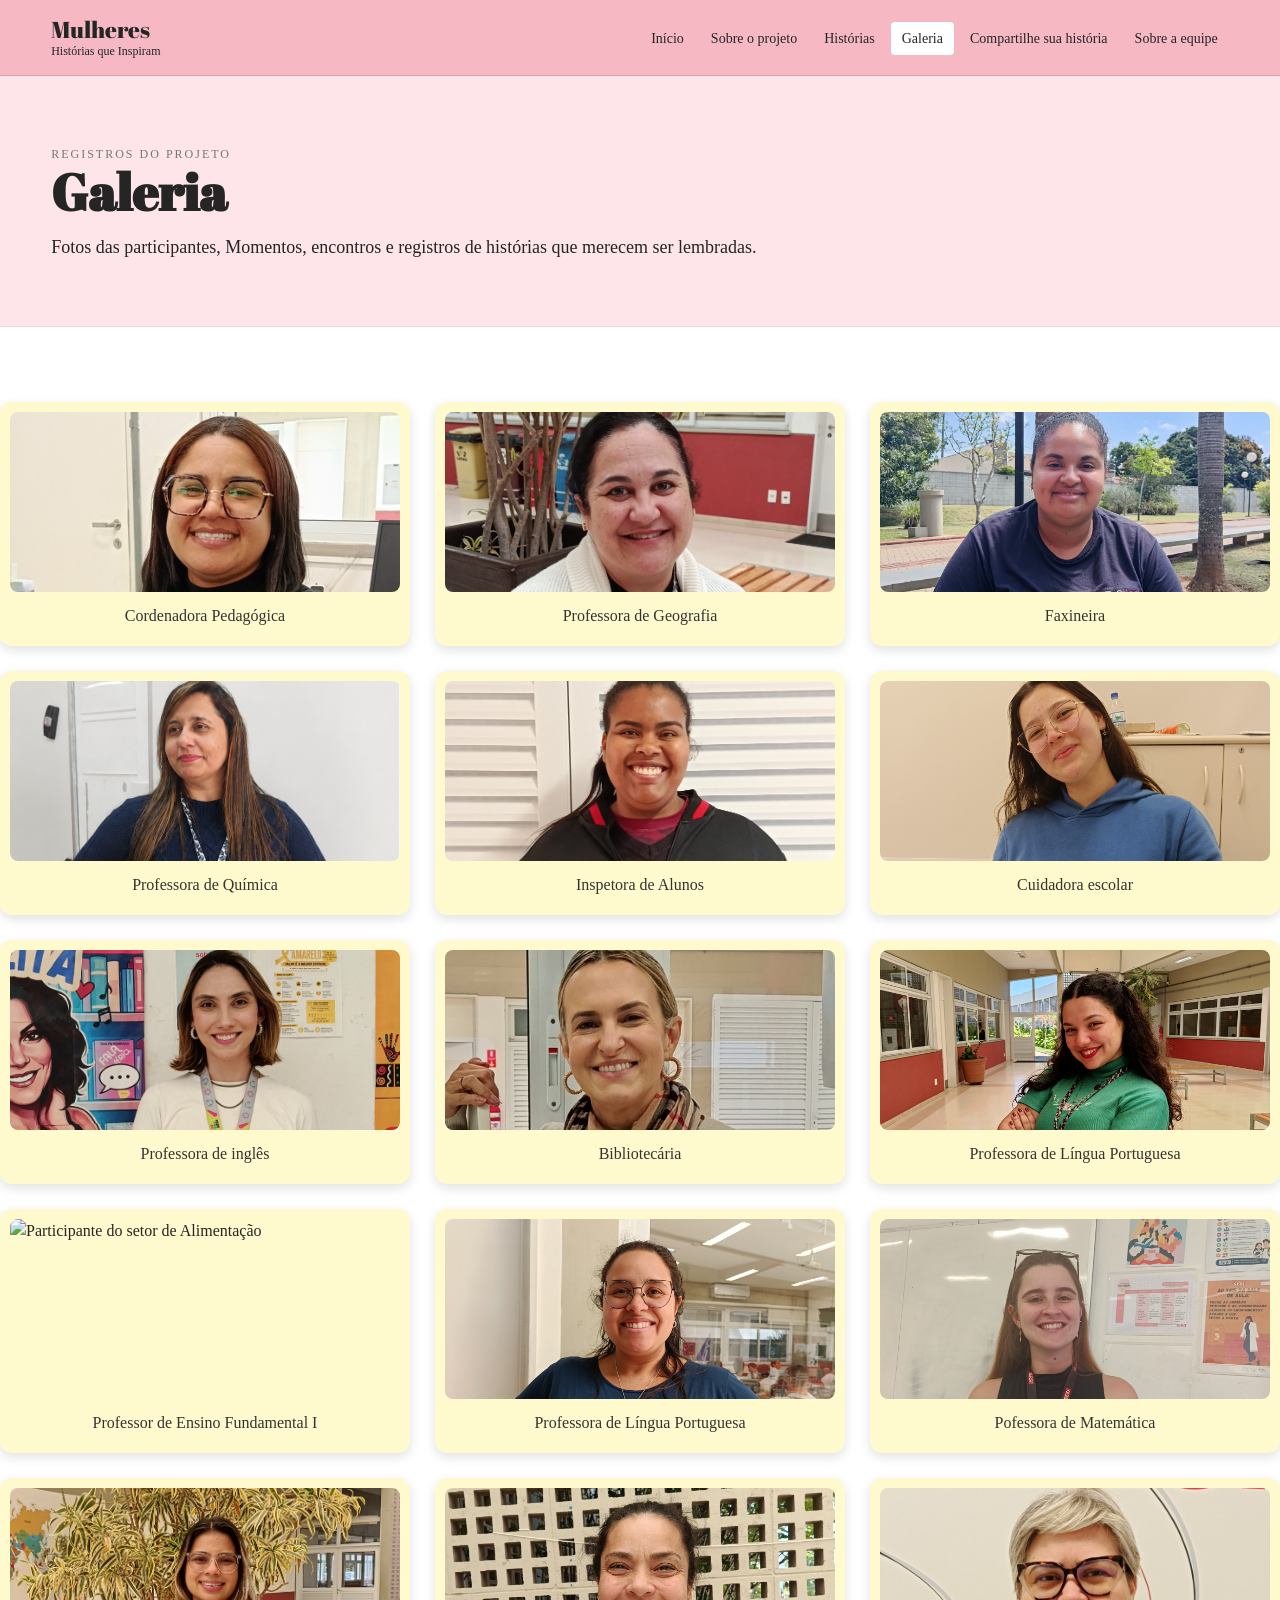
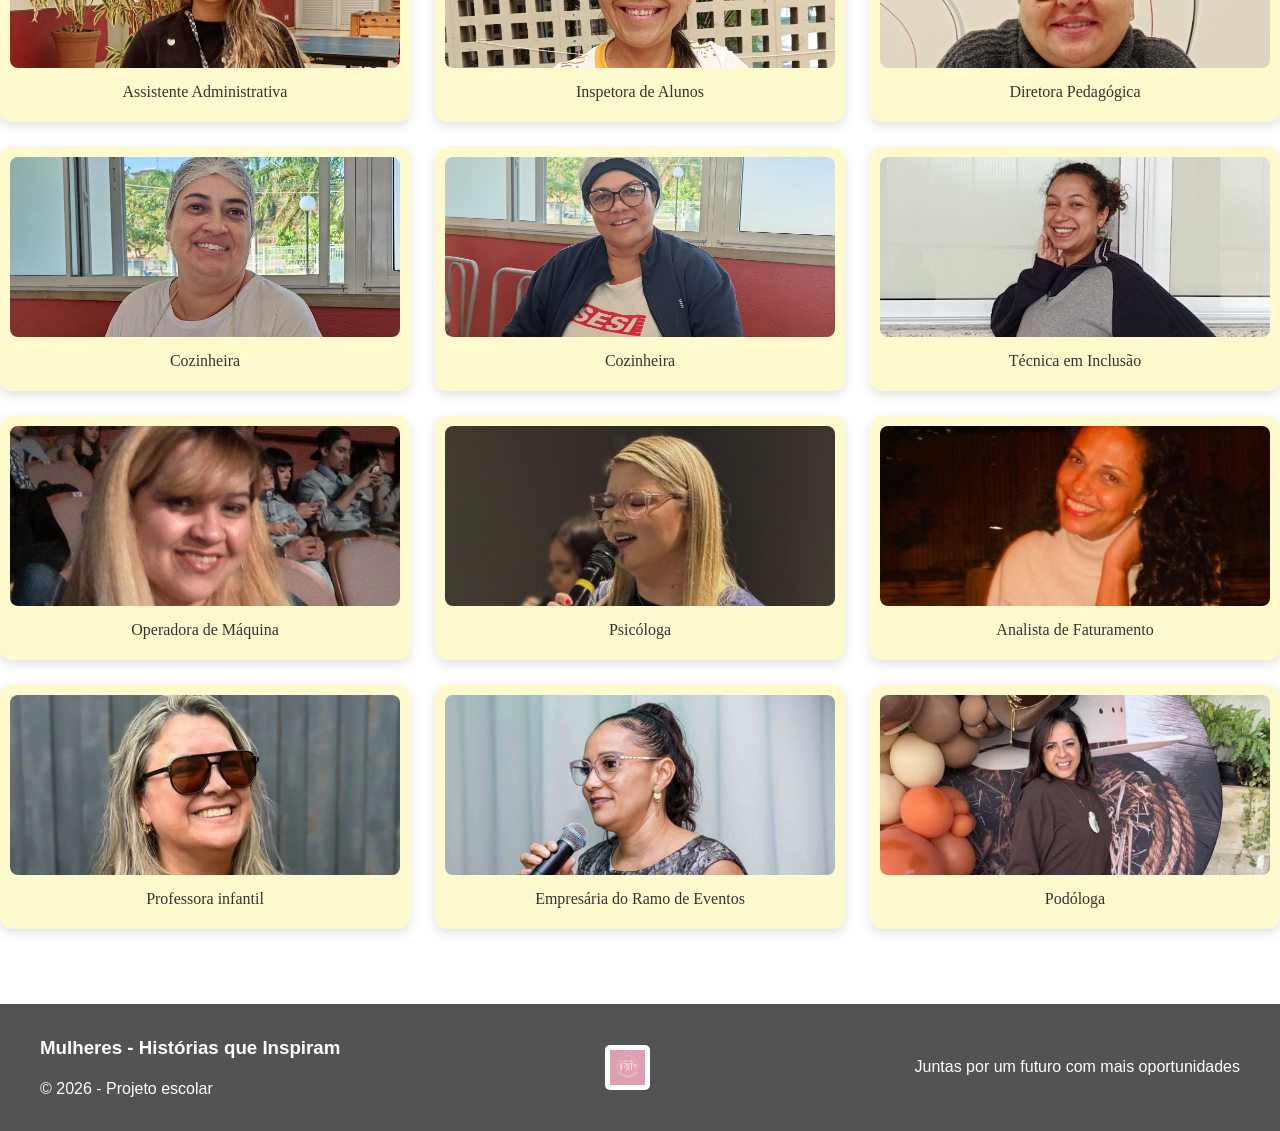
==== pages/galeria.html @ 485fc9a2 "wAETYUJK" ====
<!DOCTYPE html>
<html lang="pt-BR">

<head>

    <meta charset="UTF-8">

    <meta name="viewport"
          content="width=device-width, initial-scale=1.0">

    <title>
        Galeria | Mulheres: Histórias que Inspiram
    </title>

    <link rel="stylesheet" href="../style.css">

</head>


<body>


    <header>

        <div class="container navbar">

            <a href="../index.html" class="logo">

                Mulheres

                <span>
                    Histórias que Inspiram
                </span>

            </a>


            <nav>

                <ul class="nav-links">

                    <li>
                        <a href="../index.html">
                            Início
                        </a>
                    </li>

                    <li>
                        <a href="../pages/sobre.html">
                            Sobre o projeto
                        </a>
                    </li>

                    <li>
                        <a href="../pages/historias.html">
                            Histórias
                        </a>
                    </li>

                    <li>
                        <a href="../pages/galeria.html" class="ativo">
                            Galeria
                        </a>
                    </li>

                    <li>
                        <a href="../pages/compartilhe.html">
                            Compartilhe sua história
                        </a>
                    </li>

                    <li>
                        <a href="../pages/equipe.html">
                            Sobre a equipe
                        </a>
                    </li>

                </ul>

            </nav>

        </div>

    </header>


    <main>


        <!-- TÍTULO -->

        <section class="page-banner">

            <div class="container">

                <span class="section-label">
                    Registros do projeto
                </span>

                <h1 class="page-title">
                    Galeria
                </h1>

                <p>
                    Fotos das participantes, Momentos, encontros e 
                    registros de histórias que merecem ser lembradas.
                </p>


            </div>

        </section>


        <!-- GALERIA -->

        <section class="section">

          <div class="galeria">

    <figure class="galeria-item">

        <img src="../img/carla 2.jpg"
             alt="Participante do setor de Gestão">

        <figcaption>
            Cordenadora Pedagógica
        </figcaption>

    </figure>


    <figure class="galeria-item">

        <img src="../img/Edna.jpg"
             alt="Participante do setor de Secretaria">

        <figcaption>
            Professora de Geografia
        </figcaption>

    </figure>


    <figure class="galeria-item">

        <img src="../img/eliane.jpg"
             alt="Participante do setor de Atendimento">

        <figcaption>
           Faxineira
        </figcaption>

    </figure>


    <figure class="galeria-item">

        <img src="../img/flavienne.png"
             alt="Participante do setor de Administração">

        <figcaption>
            Professora de Química
        </figcaption>

    </figure>


    <figure class="galeria-item">

        <img src="../img/gabi.jpg"
             alt="Participante do setor de Limpeza">

        <figcaption>
            Inspetora de Alunos
        </figcaption>

    </figure>


    <figure class="galeria-item">

        <img src="../img/isabela.jpg"
             alt="Participante do setor de Alimentação">

        <figcaption>
            Cuidadora escolar
        </figcaption>

    </figure>


     <figure class="galeria-item">

        <img src="../img/Isadora.jpg"
             alt="Participante do setor de Alimentação">

             
        <figcaption>
            Professora  de inglês
        </figcaption>

    </figure>

     <figure class="galeria-item">

        <img src="../img/lucimara.jpg"
             alt="Participante do setor de Alimentação">

        <figcaption>
            Bibliotecária
        </figcaption>

    </figure>
     <figure class="galeria-item">

        <img src="../img/paloma.jpg"
             alt="Participante do setor de Alimentação">

        <figcaption>
            Professora de Língua Portuguesa
        </figcaption>

    </figure>
     <figure class="galeria-item">

        <img src="../img/milena.jpg"
             alt="Participante do setor de Alimentação">

        <figcaption>
            Professor de Ensino Fundamental I
        </figcaption>

    </figure>
     <figure class="galeria-item">

        <img src="../img/Raysa.jpg"
             alt="Participante do setor de Alimentação">

        <figcaption>
            Professora de Língua Portuguesa
        </figcaption>

    </figure>
     <figure class="galeria-item">

        <img src="../img/thalita.jpg"
             alt="Participante do setor de Alimentação">

        <figcaption>
            Pofessora de Matemática
        </figcaption>

    </figure>
     <figure class="galeria-item">

        <img src="../img/thayanne.jpg"
             alt="Participante do setor de Alimentação">

        <figcaption>
            Assistente Administrativa
        </figcaption>

    </figure>
     <figure class="galeria-item">

        <img src="../img/tia fabi.jpg"
             alt="Participante do setor de Alimentação">

        <figcaption>
            Inspetora de Alunos
        </figcaption>

    </figure>
     <figure class="galeria-item">

        <img src="../img/valeria arrumada.jpg"
             alt="Participante do setor de Alimentação">

        <figcaption>
            Diretora Pedagógica
        </figcaption>

    </figure>
     <figure class="galeria-item">

        <img src="../img/aline.jpg"
             alt="Participante do setor de Alimentação">

        <figcaption>
            Cozinheira
        </figcaption>

    </figure>

      </figure>
     <figure class="galeria-item">

        <img src="../img/sirlei.jpg"
             alt="Participante do setor de Alimentação">

        <figcaption>
            Cozinheira
        </figcaption>

    </figure>

     </figure>
     <figure class="galeria-item">

        <img src="../img/luisa.jpg"
             alt="Participante do setor de Alimentação">

        <figcaption>
            Técnica em Inclusão
        </figcaption>

         </figure>

     </figure>
     <figure class="galeria-item">

        <img src="../img/joelma 2.jpg"
             alt="Participante do setor de Alimentação">

        <figcaption>
             Operadora de Máquina
        </figcaption>

         </figure>

     </figure>
     <figure class="galeria-item">

        <img src="../img/renatta.jpg"
             alt="Participante do setor de Alimentação">

        <figcaption>
            Psicóloga
        </figcaption>

         </figure>

     </figure>
     <figure class="galeria-item">

        <img src="../img/priscila.jfif"
             alt="Participante do setor de Alimentação">

        <figcaption>
            Analista de Faturamento
        </figcaption>


    </figure>
     </figure>
     <figure class="galeria-item">

        <img src="../img/patricia.jpg"
             alt="Participante do setor de Alimentação">

        <figcaption>
            Professora infantil
        </figcaption>

    </figure>
    
     </figure>
     <figure class="galeria-item">

        <img src="../img/arlete.jpg"
             alt="Participante do setor de Alimentação">

        <figcaption>
            Empresária do Ramo de Eventos
        </figcaption>

    </figure>

     </figure>
     <figure class="galeria-item">

        <img src="../img/ana.jpg"
             alt="Participante do setor de Alimentação">

        <figcaption>
            Podóloga
        </figcaption>

    </figure>

</div>

                

            </div>

        </section>

    </main>



    <!-- RODAPÉ -->
<footer class="footer">

    <div class="footer-container">

        <div class="footer-left">
            <h3>
                Mulheres - Histórias que Inspiram
            </h3>

            <p>
                © 2026 - Projeto escolar
            </p>
        </div>

        <div class="footer-logo">
            <img src="../img/logo.png" alt="Logo Mulheres - Histórias que Inspiram">
        </div>

        <div class="footer-right">
            <p>
                Juntas por um futuro com mais oportunidades
            </p>
        </div>

    </div>

</footer>
</body>

</html>
---- style.css ----
@import url('https://fonts.googleapis.com/css2?family=Abril+Fatface&display=swap');

* {
    margin: 0;
    padding: 0;
    box-sizing: border-box;
}

html {
    scroll-behavior: smooth;
}

body {
    font-family: "Times New Roman", serif;
    color: #252525;
    background-color: white;
    line-height: 1.5;
}

a {
    text-decoration: none;
    color: inherit;
}

img {
    width: 100%;
    display: block;
    object-fit: cover;
}

/* CORES */

:root {
    --rosa: rgb(246, 184, 195);
    --rosa-claro: #fde5e9;
    --amarelo: #f6df8b;
    --cinza: #d9d9d9;
    --cinza-escuro: #555;
    --preto: #202124;
    --branco: #ffffff;
}

/* CONTAINER */

.container {
    width: 92%;
    max-width: 1200px;
    margin: auto;
}

/* BARRA SUPERIOR */

.topo-aviso {
    background-color: var(--preto);
    color: white;
    text-align: center;
    padding: 7px;
    font-size: 13px;
}

/* CABEÇALHO */

header {
    background-color: var(--rosa);
    border-bottom: 1px solid #e69daa;
    position: sticky;
    top: 0;
    z-index: 100;
}

.navbar {
    min-height: 75px;
    display: flex;
    align-items: center;
    justify-content: space-between;
    gap: 25px;
}

.logo {
    font-family: "Abril Fatface", Georgia, serif;
    font-size: 23px;
    line-height: 1;
}

.logo span {
    display: block;
    font-family: "Times New Roman", serif;
    font-size: 12px;
    margin-top: 4px;
}

.nav-links {
    display: flex;
    align-items: center;
    justify-content: flex-end;
    gap: 5px;
    list-style: none;
    flex-wrap: wrap;
}

.nav-links a {
    padding: 9px 11px;
    font-size: 14px;
    border-radius: 4px;
}

.nav-links a:hover,
.nav-links a.ativo {
    background-color: white;
}

/* BOTÕES */

.btn {
    display: inline-block;
    border: none;
    cursor: pointer;
    background-color: var(--preto);
    color: white;
    padding: 11px 22px;
    border-radius: 3px;
    font-family: "Times New Roman", serif;
    font-size: 15px;
    transition: 0.2s;
}

.btn:hover {
    transform: translateY(-2px);
    opacity: 0.9;
}

.btn-amarelo {
    background-color: var(--amarelo);
    color: #252525;
}

/* HERO */

.hero {
    min-height: 520px;
    display: grid;
    grid-template-columns: 1.05fr 0.95fr;
    gap: 45px;
    align-items: center;
    padding: 70px 0;
}

.hero-text small,
.section-label {
    text-transform: uppercase;
    letter-spacing: 2px;
    font-size: 12px;
    color: #777;
}

.hero h1 {
    font-family: "Abril Fatface", Georgia, serif;
    font-size: clamp(45px, 6vw, 85px);
    line-height: 0.98;
    margin: 15px 0 22px;
}

.hero h1 span {
    display: block;
}

.hero p {
    font-size: 18px;
    max-width: 620px;
    margin-bottom: 25px;
}

/* IMAGEM DO COMEÇO */

.hero-img {
    min-height: 390px;
    display: flex;
    align-items: center;
    justify-content: center;
    overflow: hidden;
    background: transparent;
    border: none;
    box-shadow: 0 10px 25px rgba(0, 0, 0, 0.20);
}

.hero-img img {
    width: 100%;
    height: 390px;
    object-fit: contain;
    display: block;
}

/* PLACEHOLDER DAS FOTOS */

.placeholder {
    background-color: transparent;
    color: #666;
    min-height: 210px;
    display: flex;
    align-items: center;
    justify-content: center;
    text-align: center;
    padding: 20px;
}
.placeholder img {
    width: 100%;
    height: 100%;
    object-fit: contain;
    display: block;
}

.galeria-btn {
    text-align: center;
    margin-top: 30px;
}
/* SEÇÕES */

.section {
    padding: 75px 0;
}

.section-cinza {
    background-color: #f2f2f2;
}

.section-rosa {
    background-color: var(--rosa-claro);
}

.section-amarela {
    background-color: #fff8dc;
}

.section-head {
    display: flex;
    align-items: end;
    justify-content: space-between;
    gap: 25px;
    margin-bottom: 35px;
}

.section h2,
.page-title {
    font-family: "Abril Fatface", Georgia, serif;
    font-size: clamp(32px, 4vw, 55px);
    line-height: 1.05;
}

.section-head p {
    max-width: 550px;
}

/* GRIDS */

.grid {
    display: grid;
    gap: 20px;
}

.grid-2 {
    grid-template-columns: repeat(2, 1fr);
}

.grid-3 {
    grid-template-columns: repeat(3, 1fr);
}

.grid-4 {
    grid-template-columns: repeat(4, 1fr);
}

.sobre-btn {
    display: flex;
    justify-content: center;
    align-items: center;
    margin-top: 40px;
    width: 100%;
}
/* CARDS */

.card {
    background-color: white;
    border: 1px solid #ddd;
    overflow: hidden;
}

.card-content {
    padding: 22px;
}

.card h3 {
    font-family: "Abril Fatface", Georgia, serif;
    font-size: 21px;
    margin-bottom: 8px;
}

.card p {
    color: #555;
}

/* SETORES */

.setor-card {
    padding: 25px;
    min-height: 155px;
    background-color: white;
    border-top: 5px solid var(--rosa);
}


.icone {
    font-size: 27px;
    margin-bottom: 10px;
}

/* MULHERES */

.mulher-card .foto {
    height: 250px;
    background-color: var(--cinza);
}

.mulher-card .foto .placeholder {
    height: 100%;
    min-height: 0;
}

/* FRASE */

.quote {
    padding: 45px;
    background-color: #fffacd;
    text-align: center;
    margin-top: 35px;
}

.quote p {
    font-family: "Abril Fatface", Georgia, serif;
    font-size: clamp(27px, 3vw, 43px);
    line-height: 1.2;
}

.quote span {
    display: block;
    margin-top: 15px;
}

/* HISTÓRIA EM DESTAQUE */

.destaque {
    display: grid;
    grid-template-columns: 1fr 1fr;
    gap: 35px;
    background-color: rgb(246, 184, 195);
    padding: 25px;
    align-items: center;
}

.destaque .imagem {
    min-height: 360px;
    background-color: #252525
}

.destaque .texto {
    background-color: white;
    padding: 35px;
}

.destaque h3 {
    font-family: "Abril Fatface", Georgia, serif;
    font-size: 32px;
    margin: 10px 0 15px;
}

.tag {
    display: inline-block;
    background-color: rgb(246, 184, 195);
    padding: 4px 10px;
    font-size: 12px;
    margin-bottom: 8px;
}

/* =========================
   CARDS DOS SETORES -*/

.equipe-grid {
    display: grid;
    grid-template-columns: repeat(3, 1fr);
    gap: 25px;
}

.equipe-card {
    background-color: white;
    border: 1px solid #ddd;
    overflow: hidden;
    transition: 0.3s ease;
    box-shadow: 0 4px 12px rgba(0, 0, 0, 0.12);
}

.equipe-card:hover {
    transform: translateY(-6px);
    box-shadow: 0 10px 22px rgba(0, 0, 0, 0.18);
}

.equipe-card .foto {
    width: 100%;
    height: 280px;
    background-color: var(--cinza);
    overflow: hidden;
}


.equipe-card .foto img {
    width: 100%;
    height: 100%;
    object-fit: cover;
    display: block;
    transition: 0.3s ease;
}
.equipe-card:hover .foto img {
    transform: scale(1.03);
}

.equipe-card .card-content {
    padding: 20px;
}

.equipe-card h3 {
    font-family: "Abril Fatface", Georgia, serif;
    font-size: 24px;
    margin-bottom: 8px;
}

.equipe-card p {
    color: #555;
}

.equipe-card strong {
    color: #252525;
}

@media (max-width: 900px) {
    .equipe-grid {
        grid-template-columns: repeat(2, 1fr);
    }
}

@media (max-width: 600px) {
    .equipe-grid {
        grid-template-columns: 1fr;
    }

    .equipe-card .foto {
        height: 300px;
    }
}
        
/* SETORES */
.setores-grid {
    display: grid;
    grid-template-columns: repeat(5, 1fr);
    gap: 12px;
    max-width: 100%;
    margin: 25px 0 0;
}

.setor-card {
    background-color: #fff;
    border: 2px solid #e8a0b8;
    border-radius: 10px;
    padding: 0;
    text-align: center;
    box-shadow: 0 3px 8px rgba(0, 0, 0, 0.08);
    transition: 0.3s ease;
    overflow: hidden;
}

.setor-card img {
    width: 100%;
    height: 180px;
    object-fit: cover;
    display: block;
}

.setor-card:hover {
    transform: translateY(-4px);
    border-color: #d96f91;
    box-shadow: 0 7px 15px rgba(217, 111, 145, 0.2);
}

.setor-card h3 {
    font-family: Arial, sans-serif;
    font-size: 11px;
    font-weight: 600;
    color: #333;
    padding: 7px 4px;
    margin: 0;
    line-height: 1.2;
}
@media (max-width: 900px) {
    .setores-grid {
        grid-template-columns: repeat(auto-fill, minmax(140px, 1fr));
        gap: 14px;
    }
}

@media (max-width: 650px) {
    .setores-grid {
        grid-template-columns: repeat(2, 1fr);
        gap: 12px;
    }

    .setor-card img {
        height: 110px;
    }

    .setor-card h3 {
        font-size: 14px;
        padding: 8px 4px;
    }
}

/* BANNER DAS PÁGINAS */

.page-banner {
    background-color: var(--rosa-claro);
    padding: 65px 0;
    border-bottom: 1px solid #ddd;
}

.page-banner p {
    max-width: 750px;
    margin-top: 15px;
    font-size: 18px;
}

.sobre-grid {
    display: grid;
    grid-template-columns: 1fr 1fr;
    gap: 50px;
    align-items: center;
}

.sobre-img {
    overflow: hidden;
    box-shadow: 0 10px 25px rgba(0, 0, 0, 0.18);
}

.sobre-img img {
    width: 100%;
    height: 100%;
    object-fit: cover;
    display: block;
}


/* METODOLOGIA */
.lista-etapas {
    display: grid;
    gap: 15px;
    margin-top: 25px;
}

.etapa {
    border: 2px solid  #fde5e9;
    border-radius: 12px;
    background-color: #f6f6f6;
    padding: 17px 20px;
    box-shadow: 0 4px 10px rgba(0, 0, 0, 0.08);
    transition: 0.3s ease;
}

.etapa strong {
    display: block;
    font-size: 18px;
}
/* HISTÓRIAS */

.historia {
    display: grid;
    grid-template-columns: 320px 1fr;
    gap: 30px;
    padding: 30px 0;
    border-bottom: 1px solid #ddd;
}

.historia .foto {
    background-color: var(--cinza);
    min-height: 270px;
}

.historia h3 {
    font-family: "Abril Fatface", Georgia, serif;
    font-size: 32px;
    margin: 5px 0 8px;
}

.info-list {
    display: grid;
    grid-template-columns: repeat(2, 1fr);
    gap: 12px;
    margin: 20px 0;
}

.info-item {
    background-color: #f4f4f4;
    padding: 13px;
}

.info-item strong {
    display: block;
}

/* FORMULÁRIO */

.formulario {
    max-width: 800px;
    margin: auto;
    background-color: white;
    padding: 35px;
    border: 1px solid #ddd;
}

.form-grupo {
    margin-bottom: 18px;
}

label {
    display: block;
    margin-bottom: 6px;
    font-weight: bold;
}

input,
textarea,
select {
    width: 100%;
    padding: 12px;
    border: 1px solid #bbb;
    font: 16px "Times New Roman", serif;
    background-color: white;
}

textarea {
    min-height: 160px;
    resize: vertical;
}

/* GALERIA */

.galeria {
    display: grid;
    grid-template-columns: repeat(3, 1fr);
    gap: 25px;
}

.galeria-item {
    background-color: #fffacd;
    padding: 10px;
    margin: 0;
    overflow: hidden;
    border-radius: 12px;
    box-shadow: 0 4px 12px rgba(0, 0, 0, 0.12);
    transition: 0.3s ease;
}

.galeria-item:hover {
    transform: translateY(-6px);
    box-shadow: 0 10px 22px rgba(0, 0, 0, 0.18);
}

.galeria-item img {
    width: 100%;
    height: 180px;
    object-fit: cover;
    display: block;
    border-radius: 8px;
    transition: 0.3s ease;
}

.galeria-item:hover img {
    transform: scale(1.03);
}

.galeria-item figcaption {
    text-align: center;
    padding: 12px 5px 8px;
    font-size: 16px;
    color: #333;
    font-weight: 500;
}

@media (max-width: 700px) {
    .galeria {
        grid-template-columns: 1fr;
    }

    .galeria-item img {
        height: 220px;
    }
}
/* EQUIPE */

.equipe-card .foto {
    height: 260px;
    background-color: var(--cinza);
}

/* RODAPÉ */
/* =========================
   RODAPÉ
========================= */

.footer {
    background-color: #535353;
    color: #ffffff;
    padding: 30px 40px;
    font-family: sans-serif;
}

.footer-container {
    max-width: 1200px;
    margin: 0 auto;

    display: flex;
    justify-content: space-between;
    align-items: center;

    gap: 30px;
}

/* =========================
   COLUNA DA ESQUERDA
========================= */

.footer-left {
    display: flex;
    flex-direction: column;
    align-items: flex-start;
    gap: 10px;
}

.footer-logo {
    display: flex;
    align-items: center;
}

.footer-logo img {
    width: 45px;
    height: 45px;
    object-fit: contain;
    display: block;
    background-color: #ffffff;
    padding: 5px;
    border-radius: 5px;
}

.footer-copyright {
    font-size: 12px;
    color: #cccccc;
    margin: 0;
}

/* =========================
   REDES SOCIAIS
========================= */

.footer-center {
    display: flex;
    align-items: center;
    justify-content: center;
    gap: 15px;
}

.social-icon {
    color: #ffffff;
    font-size: 24px;
    text-decoration: none;
    transition: 0.2s ease;
}

.social-icon:hover {
    opacity: 0.7;
    transform: translateY(-2px);
}

/* =========================
   COLUNA DA DIREITA
========================= */

.footer-right {
    display: flex;
    flex-direction: column;
    align-items: flex-start;
    text-align: left;
}

.footer-right h3 {
    font-size: 15px;
    font-weight: 700;
    letter-spacing: 0.5px;
    margin: 0 0 5px 0;
    text-transform: uppercase;
}

.footer-right span {
    font-size: 12px;
    color: #cccccc;
}

/* =========================
   TEXTOS DO RODAPÉ
========================= */

.footer h3 {
    margin: 0 0 5px;
}

.footer p {
    margin: 0;
}



/* Responsividade para telas menores */
@media (max-width: 768px) {
    .footer-container {
        flex-direction: column;
        text-align: center;
        gap: 25px;
    }

    .footer-left, 
    .footer-right {
        align-items: center;
        text-align: center;
    }
}

/* RESPONSIVIDADE */

@media (max-width: 900px) {

    .navbar {
        align-items: flex-start;
        padding: 15px 0;
    }

    .nav-links {
        justify-content: flex-start;
    }

    .hero,
    .sobre-grid,
    .destaque {
        grid-template-columns: 1fr;
    }

    .grid-4 {
        grid-template-columns: repeat(2, 1fr);
    }

    .grid-3 {
        grid-template-columns: repeat(2, 1fr);
    }

    .galeria {
        grid-template-columns: repeat(2, 1fr);
    }

    .historia {
        grid-template-columns: 1fr;
    }

    .footer-grid {
        grid-template-columns: 1fr 1fr;
    }
}

@media (max-width: 600px) {

    .navbar {
        display: block;
    }

    .logo {
        margin-bottom: 12px;
    }

    .nav-links {
        gap: 2px;
    }

    .nav-links a {
        font-size: 12px;
        padding: 7px 8px;
    }

    .hero {
        padding: 45px 0;
    }

    .hero-img {
        min-height: 280px;
    }

    .section {
        padding: 50px 0;
    }

    .grid-2,
    .grid-3,
    .grid-4,
    .galeria {
        grid-template-columns: 1fr;
    }

    .section-head {
        display: block;
    }

    .section-head p {
        margin-top: 15px;
    }

    .info-list {
        grid-template-columns: 1fr;
    }

    .formulario {
        padding: 22px;
    }

    .footer-grid {
        grid-template-columns: 1fr;
    }

    .footer-bottom {
        display: block;
    }
/* EQUIPE */

.equipe-grid {
    display: grid;
    grid-template-columns: repeat(3, 1fr);
    gap: 25px;
}

.equipe-card {
    background-color: white;
    border: 1px solid #ddd;
    overflow: hidden;
    transition: 0.2s;
}

.equipe-card:hover {
    transform: translateY(-4px);
}

/* ESPAÇO DA FOTO */

.equipe-card .foto {
    width: 100%;
    height: 280px;
    background-color: var(--cinza);
    overflow: hidden;
}

/* IMAGEM */

.equipe-card .foto img {
    width: 100%;
    height: 100%;
    object-fit: cover;
    display: block;
}

/* TEXTO DO CARD */

.equipe-card .card-content {
    padding: 20px;
}

.equipe-card h3 {
    font-family: "Abril Fatface", Georgia, serif;
    font-size: 24px;
    margin-bottom: 8px;
}

.equipe-card p {
    color: #555;
}

.equipe-card strong {
    color: #252525;
}


/* RESPONSIVIDADE */

@media (max-width: 900px) {

    .equipe-grid {
        grid-template-columns: repeat(2, 1fr);
    }

}

@media (max-width: 600px) {

    .equipe-grid {
        grid-template-columns: 1fr;
    }

    .equipe-card .foto {
        height: 300px;
    }

}

.btn-voltar {
    display: inline-block;
    background-color: #f6b8c3;
    color: #252525;
    padding: 10px 20px;
    margin-bottom: 25px;
    text-decoration: none;
    border-radius: 4px;
    font-family: "Times New Roman", serif;
    font-size: 16px;
}

.btn-voltar:hover {
    background-color: #f0a5b3;
}


}
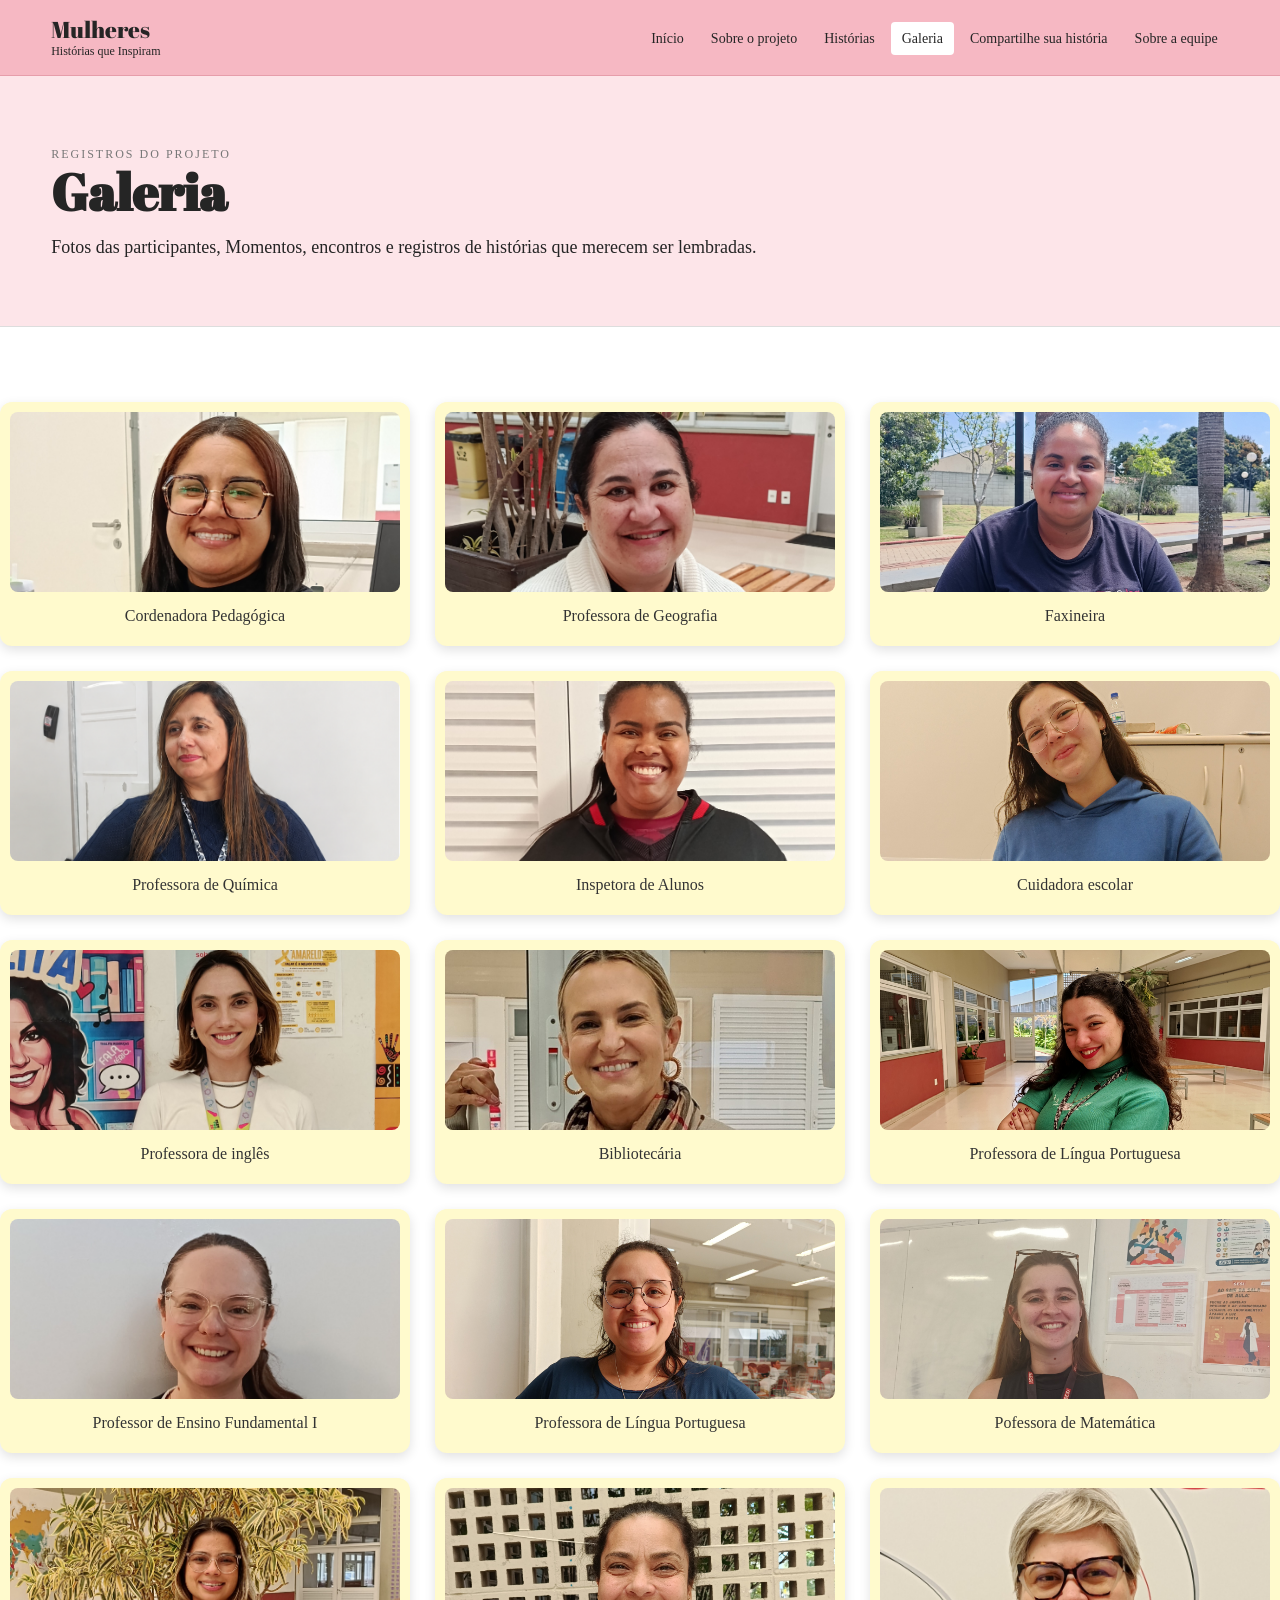
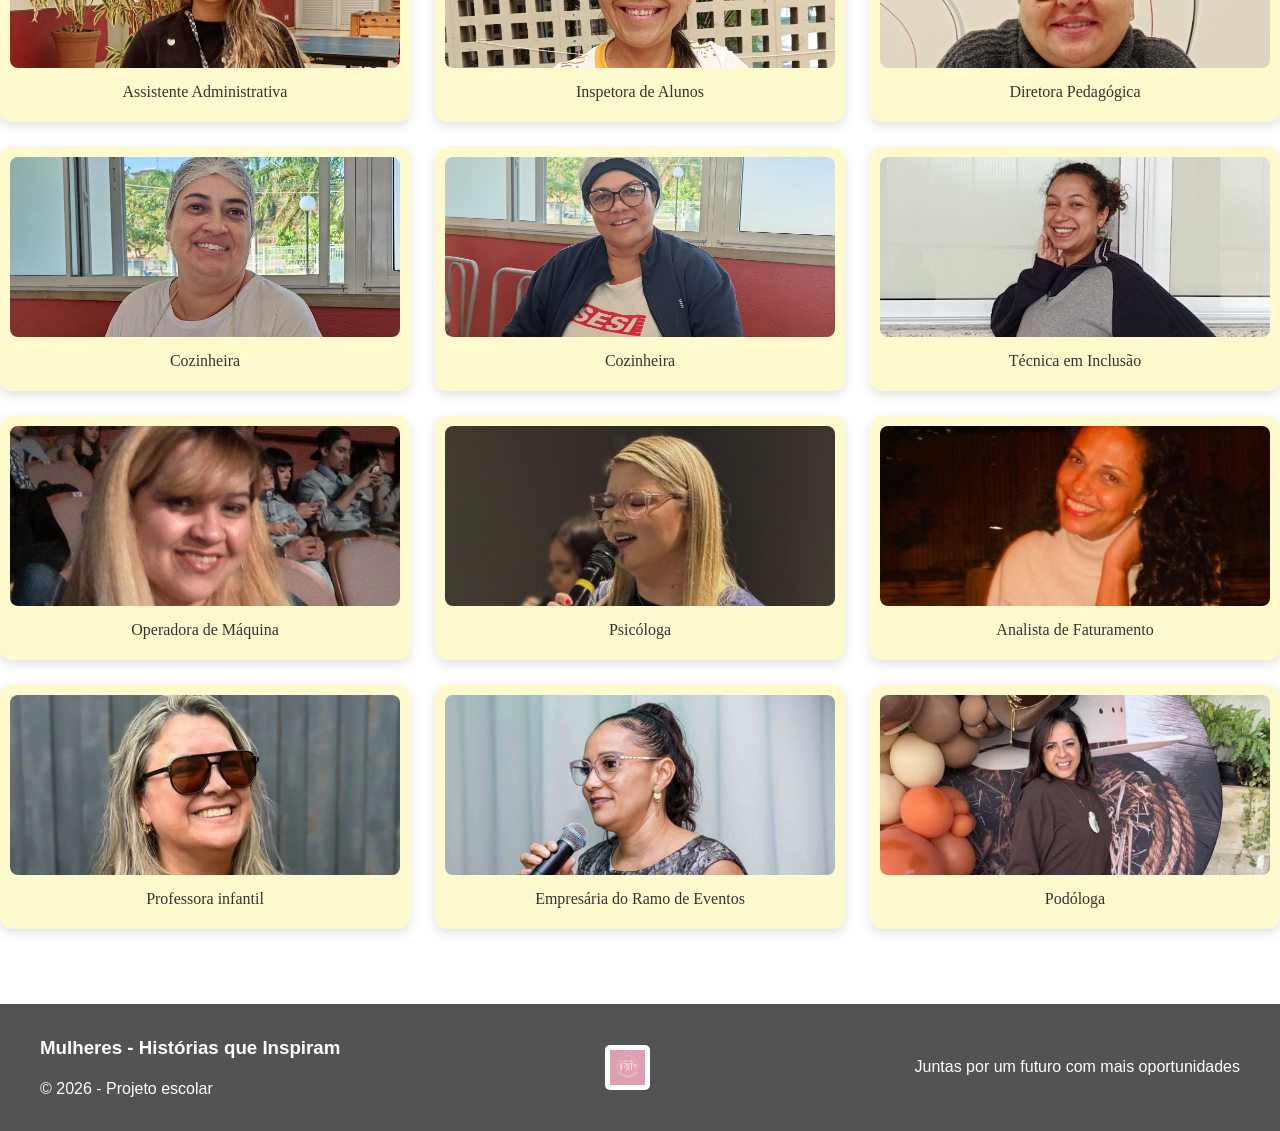
==== commit 08243786: "Update galeria.html" ====
--- a/pages/galeria.html
+++ b/pages/galeria.html
@@ -224,7 +224,7 @@
     </figure>
      <figure class="galeria-item">
 
-        <img src="../img/milena.jpg"
+        <img src="../img/MILENA.jpg"
              alt="Participante do setor de Alimentação">
 
         <figcaption>
@@ -431,4 +431,4 @@
 </footer>
 </body>
 
-</html>+</html>
